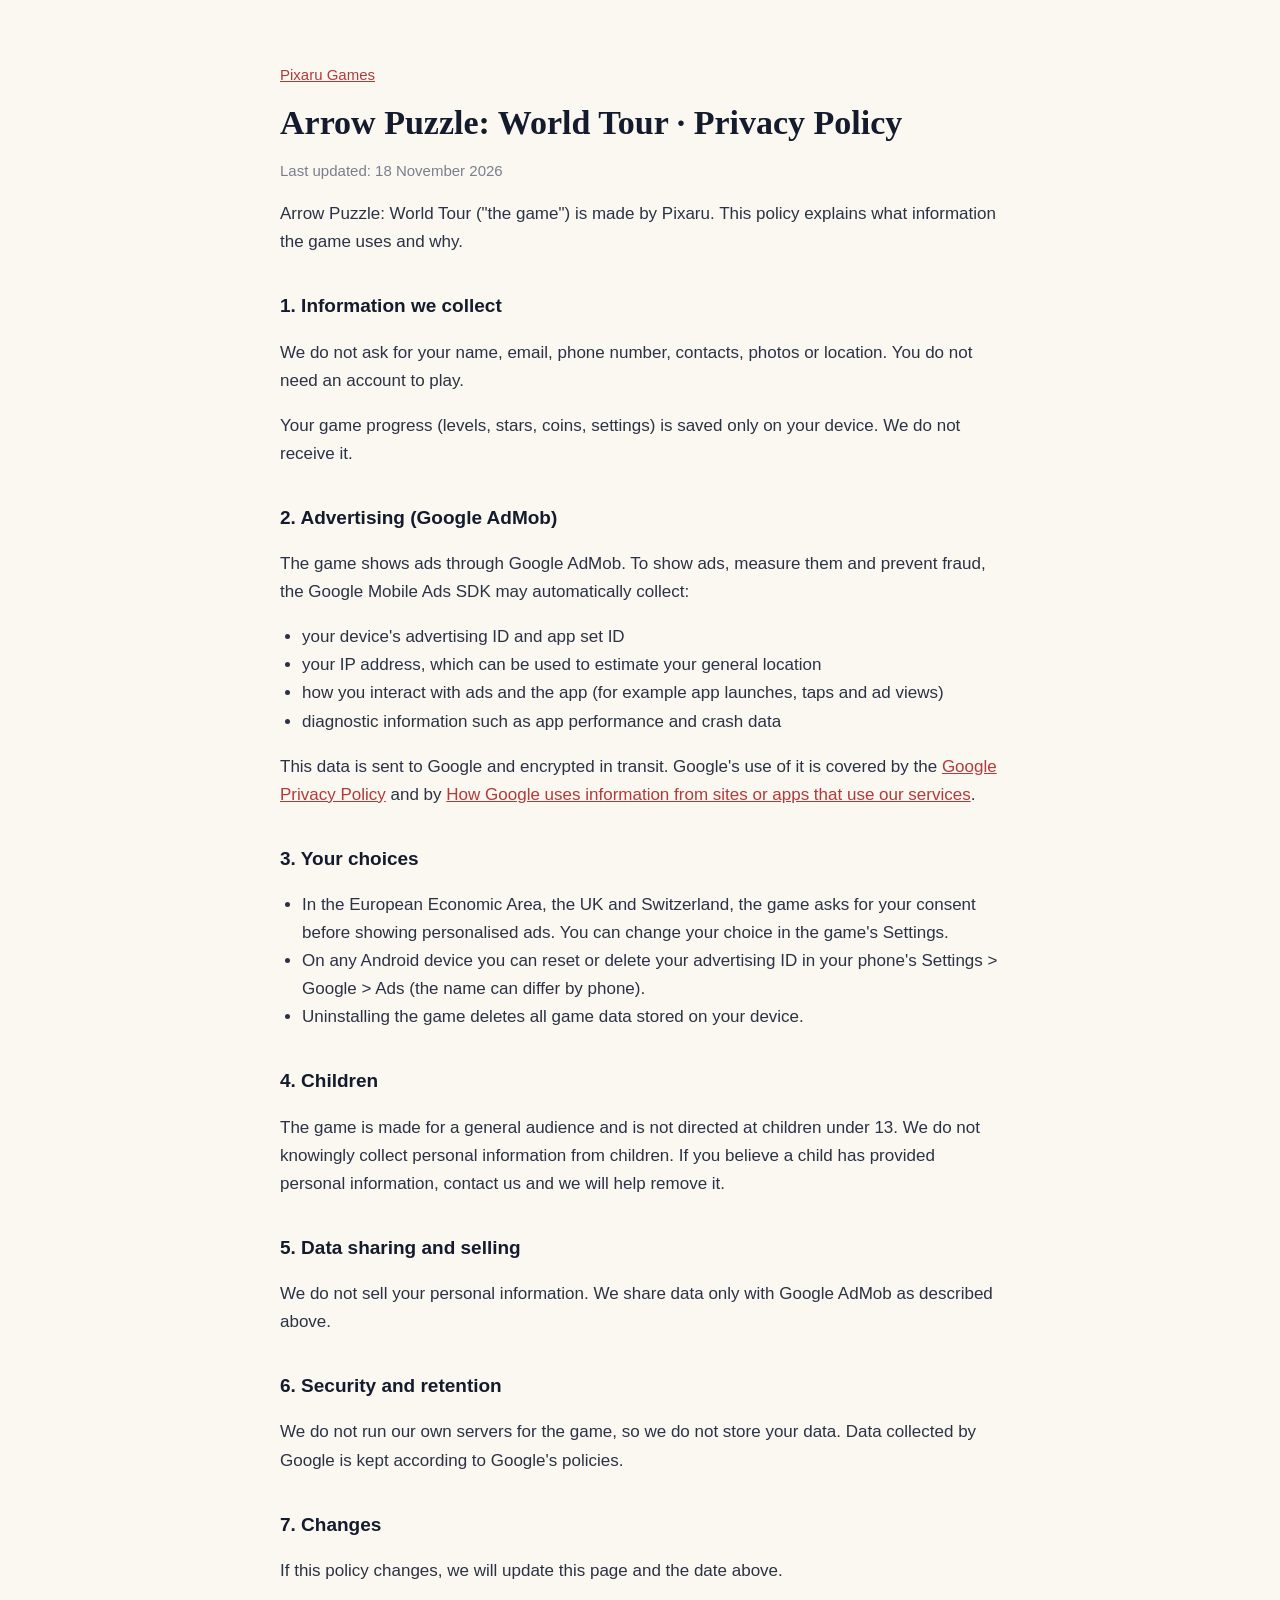
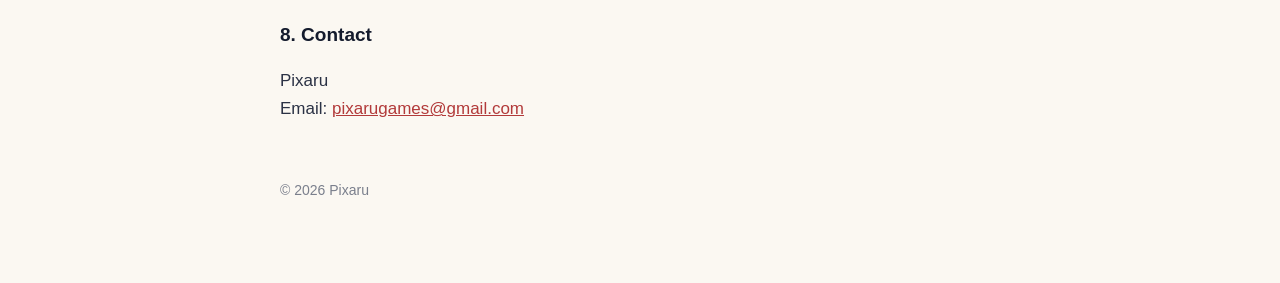
==== arrow-puzzle/privacy/index.html @ abc66471 "Create privacy policy page for Arrow Puzzle Added a privacy policy page for Arrow Puzzle: World Tour" ====
<!DOCTYPE html><html lang="en"><head><meta charset="utf-8"><meta name="viewport" content="width=device-width,initial-scale=1">
<title>Privacy Policy · Arrow Puzzle: World Tour</title><style>body{margin:0;background:#FBF8F2;color:#141B2D;font:17px/1.65 -apple-system,"Segoe UI",Roboto,Arial,sans-serif}main{max-width:720px;margin:0 auto;padding:48px 22px 80px}h1{font:600 34px/1.2 Georgia,serif;margin:0 0 6px}h2{font-size:19px;margin:34px 0 8px}p,li{color:#2B3245}.muted{color:#7A7F8C;font-size:15px}a{color:#B23A3A}ul{padding-left:22px}.card{border:1px solid #E4DCCB;border-radius:14px;padding:18px 20px;margin:14px 0;background:#fff}.card h2{margin:0 0 4px}footer{margin-top:56px;font-size:14px;color:#7A7F8C}</style></head><body><main>
<p class="muted"><a href="../../">Pixaru Games</a></p>
<h1>Arrow Puzzle: World Tour · Privacy Policy</h1><p class="muted">Last updated: 18 November 2026</p>
<p>Arrow Puzzle: World Tour ("the game") is made by Pixaru. This policy explains what information the game uses and why.</p>
<h2>1. Information we collect</h2>
<p>We do not ask for your name, email, phone number, contacts, photos or location. You do not need an account to play.</p>
<p>Your game progress (levels, stars, coins, settings) is saved only on your device. We do not receive it.</p>
<h2>2. Advertising (Google AdMob)</h2>
<p>The game shows ads through Google AdMob. To show ads, measure them and prevent fraud, the Google Mobile Ads SDK may automatically collect:</p>
<ul><li>your device's advertising ID and app set ID</li><li>your IP address, which can be used to estimate your general location</li><li>how you interact with ads and the app (for example app launches, taps and ad views)</li><li>diagnostic information such as app performance and crash data</li></ul>
<p>This data is sent to Google and encrypted in transit. Google's use of it is covered by the <a href="https://policies.google.com/privacy">Google Privacy Policy</a> and by <a href="https://policies.google.com/technologies/partner-sites">How Google uses information from sites or apps that use our services</a>.</p>
<h2>3. Your choices</h2>
<ul><li>In the European Economic Area, the UK and Switzerland, the game asks for your consent before showing personalised ads. You can change your choice in the game's Settings.</li>
<li>On any Android device you can reset or delete your advertising ID in your phone's Settings &gt; Google &gt; Ads (the name can differ by phone).</li>
<li>Uninstalling the game deletes all game data stored on your device.</li></ul>
<h2>4. Children</h2>
<p>The game is made for a general audience and is not directed at children under 13. We do not knowingly collect personal information from children. If you believe a child has provided personal information, contact us and we will help remove it.</p>
<h2>5. Data sharing and selling</h2>
<p>We do not sell your personal information. We share data only with Google AdMob as described above.</p>
<h2>6. Security and retention</h2>
<p>We do not run our own servers for the game, so we do not store your data. Data collected by Google is kept according to Google's policies.</p>
<h2>7. Changes</h2>
<p>If this policy changes, we will update this page and the date above.</p>
<h2>8. Contact</h2>
<p>Pixaru<br>Email: <a href="mailto:pixarugames@gmail.com">pixarugames@gmail.com</a></p>
<footer>© 2026 Pixaru</footer></main></body></html>
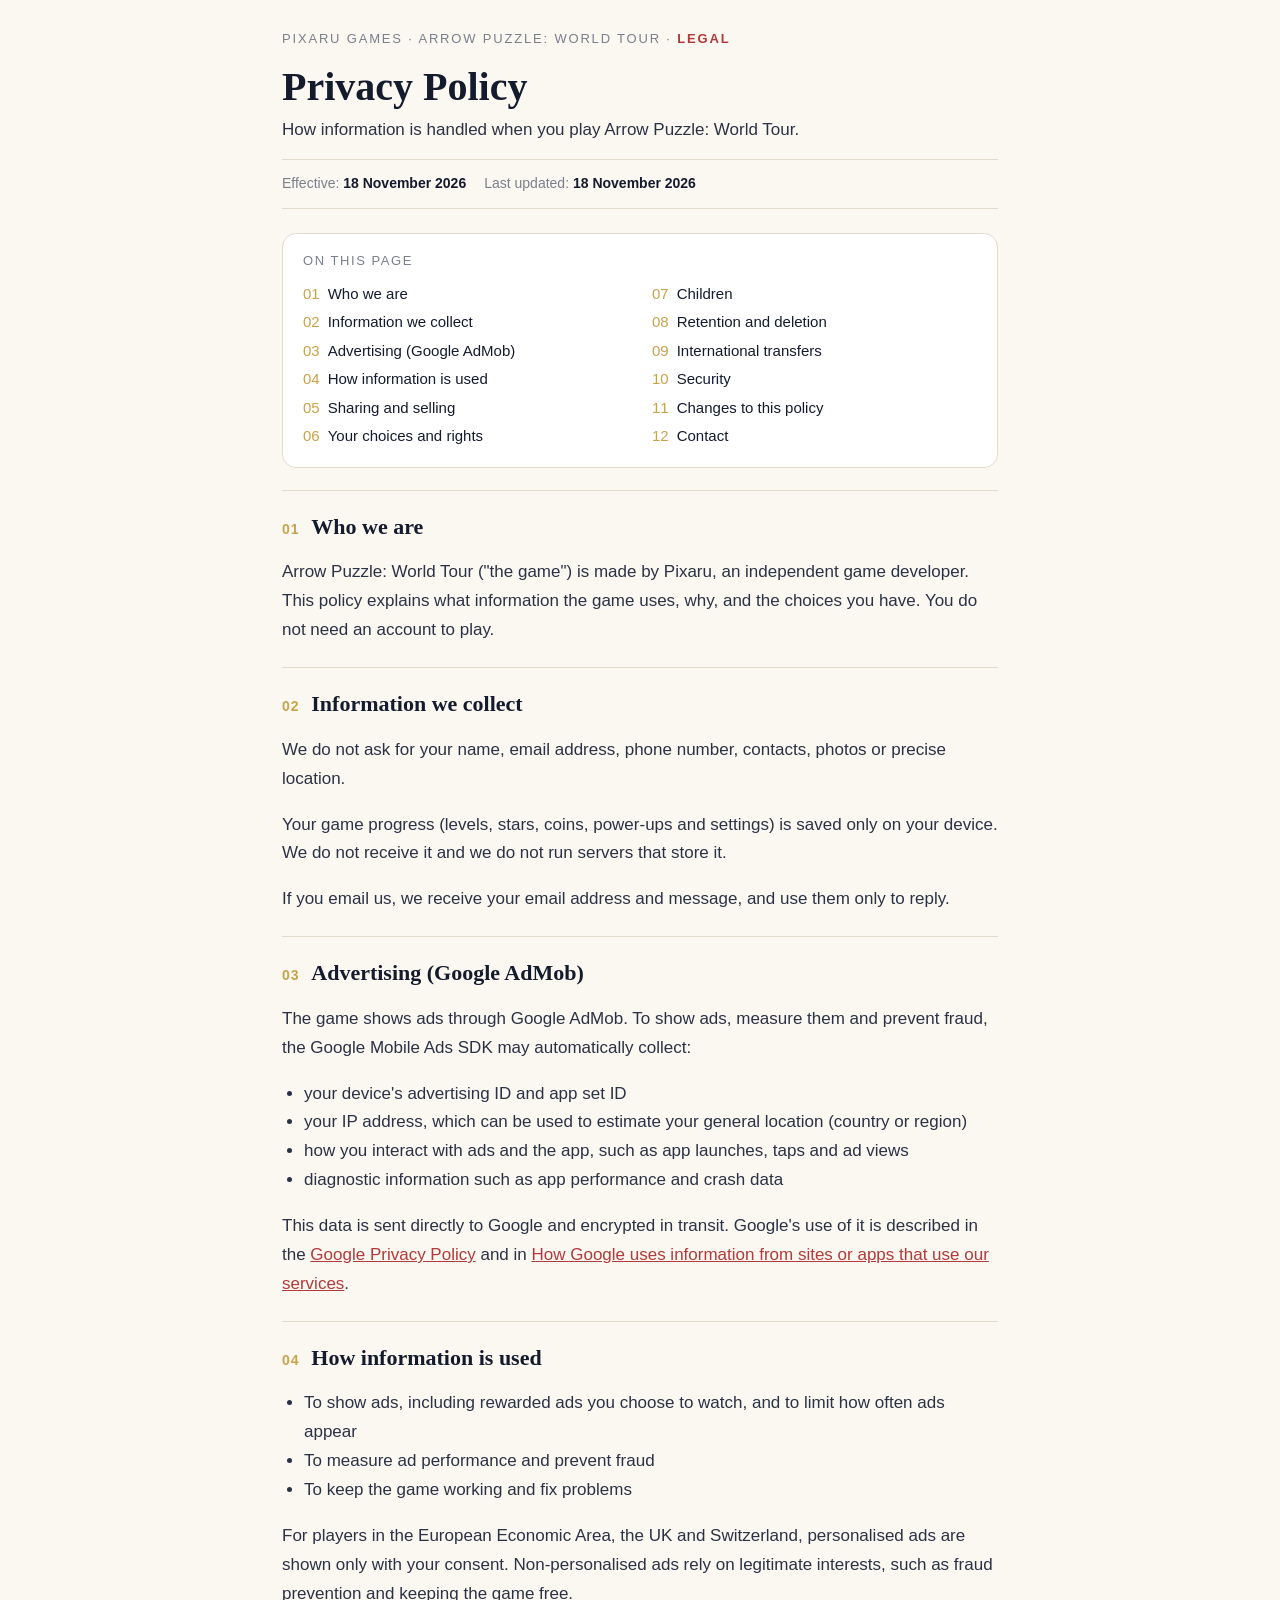
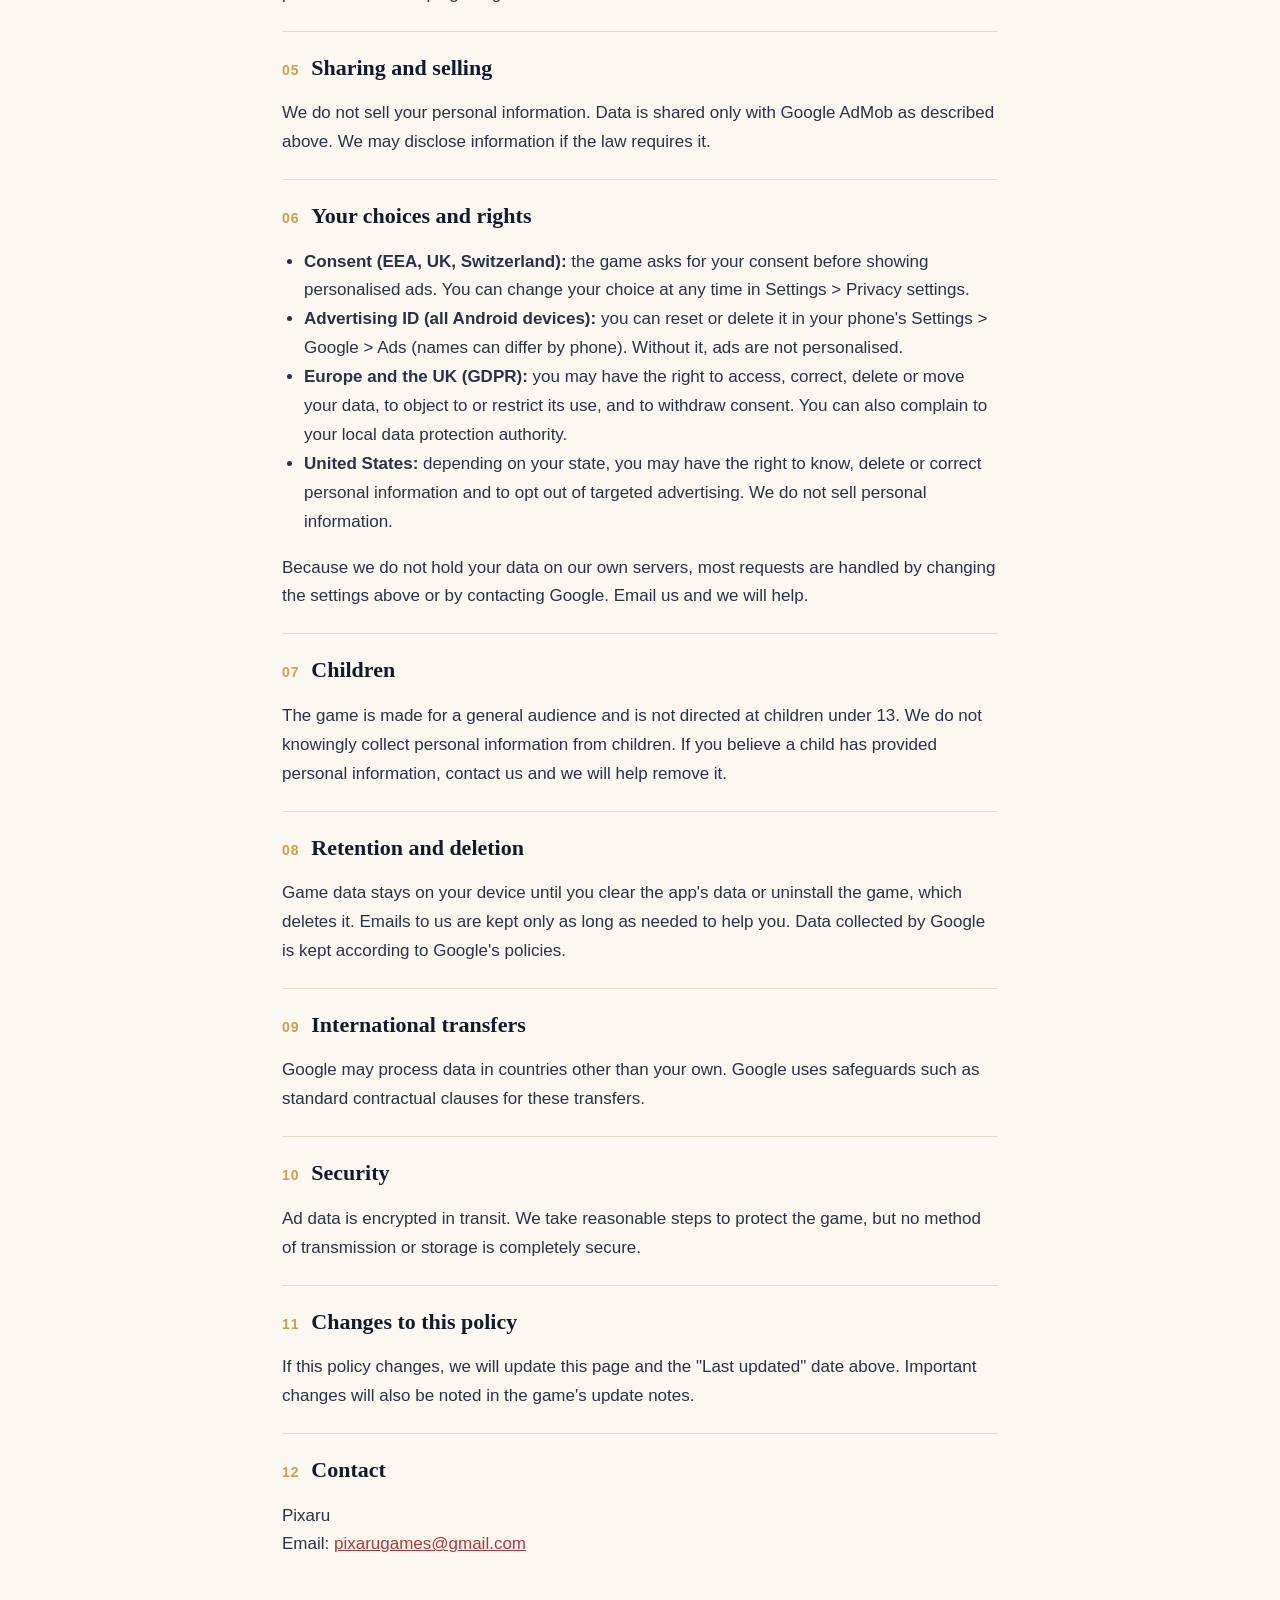
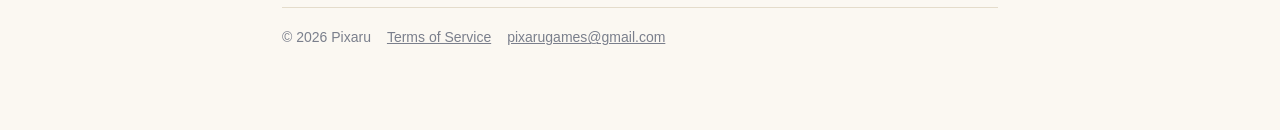
==== commit 2edf2426: "Revise privacy policy for Arrow Puzzle: World Tour Updated the privacy policy content and structure " ====
--- a/arrow-puzzle/privacy/index.html
+++ b/arrow-puzzle/privacy/index.html
@@ -1,27 +1,7 @@
 <!DOCTYPE html><html lang="en"><head><meta charset="utf-8"><meta name="viewport" content="width=device-width,initial-scale=1">
-<title>Privacy Policy · Arrow Puzzle: World Tour</title><style>body{margin:0;background:#FBF8F2;color:#141B2D;font:17px/1.65 -apple-system,"Segoe UI",Roboto,Arial,sans-serif}main{max-width:720px;margin:0 auto;padding:48px 22px 80px}h1{font:600 34px/1.2 Georgia,serif;margin:0 0 6px}h2{font-size:19px;margin:34px 0 8px}p,li{color:#2B3245}.muted{color:#7A7F8C;font-size:15px}a{color:#B23A3A}ul{padding-left:22px}.card{border:1px solid #E4DCCB;border-radius:14px;padding:18px 20px;margin:14px 0;background:#fff}.card h2{margin:0 0 4px}footer{margin-top:56px;font-size:14px;color:#7A7F8C}</style></head><body><main>
-<p class="muted"><a href="../../">Pixaru Games</a></p>
-<h1>Arrow Puzzle: World Tour · Privacy Policy</h1><p class="muted">Last updated: 18 November 2026</p>
-<p>Arrow Puzzle: World Tour ("the game") is made by Pixaru. This policy explains what information the game uses and why.</p>
-<h2>1. Information we collect</h2>
-<p>We do not ask for your name, email, phone number, contacts, photos or location. You do not need an account to play.</p>
-<p>Your game progress (levels, stars, coins, settings) is saved only on your device. We do not receive it.</p>
-<h2>2. Advertising (Google AdMob)</h2>
-<p>The game shows ads through Google AdMob. To show ads, measure them and prevent fraud, the Google Mobile Ads SDK may automatically collect:</p>
-<ul><li>your device's advertising ID and app set ID</li><li>your IP address, which can be used to estimate your general location</li><li>how you interact with ads and the app (for example app launches, taps and ad views)</li><li>diagnostic information such as app performance and crash data</li></ul>
-<p>This data is sent to Google and encrypted in transit. Google's use of it is covered by the <a href="https://policies.google.com/privacy">Google Privacy Policy</a> and by <a href="https://policies.google.com/technologies/partner-sites">How Google uses information from sites or apps that use our services</a>.</p>
-<h2>3. Your choices</h2>
-<ul><li>In the European Economic Area, the UK and Switzerland, the game asks for your consent before showing personalised ads. You can change your choice in the game's Settings.</li>
-<li>On any Android device you can reset or delete your advertising ID in your phone's Settings &gt; Google &gt; Ads (the name can differ by phone).</li>
-<li>Uninstalling the game deletes all game data stored on your device.</li></ul>
-<h2>4. Children</h2>
-<p>The game is made for a general audience and is not directed at children under 13. We do not knowingly collect personal information from children. If you believe a child has provided personal information, contact us and we will help remove it.</p>
-<h2>5. Data sharing and selling</h2>
-<p>We do not sell your personal information. We share data only with Google AdMob as described above.</p>
-<h2>6. Security and retention</h2>
-<p>We do not run our own servers for the game, so we do not store your data. Data collected by Google is kept according to Google's policies.</p>
-<h2>7. Changes</h2>
-<p>If this policy changes, we will update this page and the date above.</p>
-<h2>8. Contact</h2>
-<p>Pixaru<br>Email: <a href="mailto:pixarugames@gmail.com">pixarugames@gmail.com</a></p>
-<footer>© 2026 Pixaru</footer></main></body></html>
+<title>Privacy Policy · Arrow Puzzle: World Tour</title><link rel="stylesheet" href="../../assets/legal.css"></head><body><main>
+<div class="crumb"><a href="../../">Pixaru Games</a> · Arrow Puzzle: World Tour · <b>Legal</b></div>
+<h1>Privacy Policy</h1><p class="lead">How information is handled when you play Arrow Puzzle: World Tour.</p>
+<div class="dates"><span>Effective: <b>18 November 2026</b></span><span>Last updated: <b>18 November 2026</b></span></div>
+<nav class="toc"><p>On this page</p><ol><li><a href="#s1"><span>01</span>Who we are</a></li><li><a href="#s2"><span>02</span>Information we collect</a></li><li><a href="#s3"><span>03</span>Advertising (Google AdMob)</a></li><li><a href="#s4"><span>04</span>How information is used</a></li><li><a href="#s5"><span>05</span>Sharing and selling</a></li><li><a href="#s6"><span>06</span>Your choices and rights</a></li><li><a href="#s7"><span>07</span>Children</a></li><li><a href="#s8"><span>08</span>Retention and deletion</a></li><li><a href="#s9"><span>09</span>International transfers</a></li><li><a href="#s10"><span>10</span>Security</a></li><li><a href="#s11"><span>11</span>Changes to this policy</a></li><li><a href="#s12"><span>12</span>Contact</a></li></ol></nav><section id="s1"><h2><span>01</span>Who we are</h2><p>Arrow Puzzle: World Tour ("the game") is made by Pixaru, an independent game developer. This policy explains what information the game uses, why, and the choices you have. You do not need an account to play.</p></section><section id="s2"><h2><span>02</span>Information we collect</h2><p>We do not ask for your name, email address, phone number, contacts, photos or precise location.</p><p>Your game progress (levels, stars, coins, power-ups and settings) is saved only on your device. We do not receive it and we do not run servers that store it.</p><p>If you email us, we receive your email address and message, and use them only to reply.</p></section><section id="s3"><h2><span>03</span>Advertising (Google AdMob)</h2><p>The game shows ads through Google AdMob. To show ads, measure them and prevent fraud, the Google Mobile Ads SDK may automatically collect:</p><ul><li>your device's advertising ID and app set ID</li><li>your IP address, which can be used to estimate your general location (country or region)</li><li>how you interact with ads and the app, such as app launches, taps and ad views</li><li>diagnostic information such as app performance and crash data</li></ul><p>This data is sent directly to Google and encrypted in transit. Google's use of it is described in the <a href="https://policies.google.com/privacy">Google Privacy Policy</a> and in <a href="https://policies.google.com/technologies/partner-sites">How Google uses information from sites or apps that use our services</a>.</p></section><section id="s4"><h2><span>04</span>How information is used</h2><ul><li>To show ads, including rewarded ads you choose to watch, and to limit how often ads appear</li><li>To measure ad performance and prevent fraud</li><li>To keep the game working and fix problems</li></ul><p>For players in the European Economic Area, the UK and Switzerland, personalised ads are shown only with your consent. Non-personalised ads rely on legitimate interests, such as fraud prevention and keeping the game free.</p></section><section id="s5"><h2><span>05</span>Sharing and selling</h2><p>We do not sell your personal information. Data is shared only with Google AdMob as described above. We may disclose information if the law requires it.</p></section><section id="s6"><h2><span>06</span>Your choices and rights</h2><ul><li><b>Consent (EEA, UK, Switzerland):</b> the game asks for your consent before showing personalised ads. You can change your choice at any time in Settings &gt; Privacy settings.</li><li><b>Advertising ID (all Android devices):</b> you can reset or delete it in your phone's Settings &gt; Google &gt; Ads (names can differ by phone). Without it, ads are not personalised.</li><li><b>Europe and the UK (GDPR):</b> you may have the right to access, correct, delete or move your data, to object to or restrict its use, and to withdraw consent. You can also complain to your local data protection authority.</li><li><b>United States:</b> depending on your state, you may have the right to know, delete or correct personal information and to opt out of targeted advertising. We do not sell personal information.</li></ul><p>Because we do not hold your data on our own servers, most requests are handled by changing the settings above or by contacting Google. Email us and we will help.</p></section><section id="s7"><h2><span>07</span>Children</h2><p>The game is made for a general audience and is not directed at children under 13. We do not knowingly collect personal information from children. If you believe a child has provided personal information, contact us and we will help remove it.</p></section><section id="s8"><h2><span>08</span>Retention and deletion</h2><p>Game data stays on your device until you clear the app's data or uninstall the game, which deletes it. Emails to us are kept only as long as needed to help you. Data collected by Google is kept according to Google's policies.</p></section><section id="s9"><h2><span>09</span>International transfers</h2><p>Google may process data in countries other than your own. Google uses safeguards such as standard contractual clauses for these transfers.</p></section><section id="s10"><h2><span>10</span>Security</h2><p>Ad data is encrypted in transit. We take reasonable steps to protect the game, but no method of transmission or storage is completely secure.</p></section><section id="s11"><h2><span>11</span>Changes to this policy</h2><p>If this policy changes, we will update this page and the "Last updated" date above. Important changes will also be noted in the game's update notes.</p></section><section id="s12"><h2><span>12</span>Contact</h2><p>Pixaru<br>Email: <a href="mailto:pixarugames@gmail.com">pixarugames@gmail.com</a></p></section>
+<footer><span>© 2026 Pixaru</span><a href="../terms/">Terms of Service</a><a href="mailto:pixarugames@gmail.com">pixarugames@gmail.com</a></footer></main></body></html>
--- a/assets/legal.css
+++ b/assets/legal.css
@@ -0,0 +1,23 @@
+:root{--paper:#FBF8F2;--ink:#141B2D;--body:#2B3245;--muted:#7A7F8C;--hair:#E4DCCB;--red:#B23A3A;--gold:#C9A24A}
+*{box-sizing:border-box}
+body{margin:0;background:var(--paper);color:var(--ink);font:17px/1.7 -apple-system,"Segoe UI",Roboto,Arial,sans-serif}
+main{max-width:760px;margin:0 auto;padding:28px 22px 80px}
+.crumb{font-size:13px;letter-spacing:.14em;text-transform:uppercase;color:var(--muted)}
+.crumb a{color:var(--muted);text-decoration:none}.crumb b{color:var(--red);font-weight:600}
+h1{font:600 40px/1.15 Georgia,"Times New Roman",serif;margin:14px 0 6px}
+.lead{color:var(--body);margin:0 0 14px}
+.dates{display:flex;gap:18px;flex-wrap:wrap;font-size:14px;color:var(--muted);padding:12px 0;border-top:1px solid var(--hair);border-bottom:1px solid var(--hair)}
+.dates b{color:var(--ink);font-weight:600}
+nav.toc{background:#fff;border:1px solid var(--hair);border-radius:14px;padding:16px 20px;margin:24px 0 8px}
+nav.toc p{margin:0 0 8px;font-size:13px;letter-spacing:.12em;text-transform:uppercase;color:var(--muted)}
+nav.toc ol{margin:0;padding:0;list-style:none;columns:2;column-gap:24px}
+nav.toc li{font-size:15px;line-height:1.9;break-inside:avoid}
+nav.toc a{color:var(--ink);text-decoration:none}nav.toc a span{color:var(--gold);font-variant-numeric:tabular-nums;margin-right:8px}
+section{padding-top:22px;margin-top:22px;border-top:1px solid var(--hair)}
+section h2{font:600 22px/1.3 Georgia,serif;margin:0 0 10px;display:flex;gap:12px;align-items:baseline}
+section h2 span{font:600 14px/1 -apple-system,"Segoe UI",Roboto,Arial,sans-serif;color:var(--gold);letter-spacing:.06em}
+p,li{color:var(--body)}ul{padding-left:22px}a{color:var(--red)}
+.note{background:#fff;border-left:3px solid var(--gold);padding:10px 14px;border-radius:6px;font-size:15px}
+footer{margin-top:48px;padding-top:18px;border-top:1px solid var(--hair);font-size:14px;color:var(--muted);display:flex;gap:16px;flex-wrap:wrap}
+footer a{color:var(--muted)}
+@media(max-width:560px){h1{font-size:32px}nav.toc ol{columns:1}}
